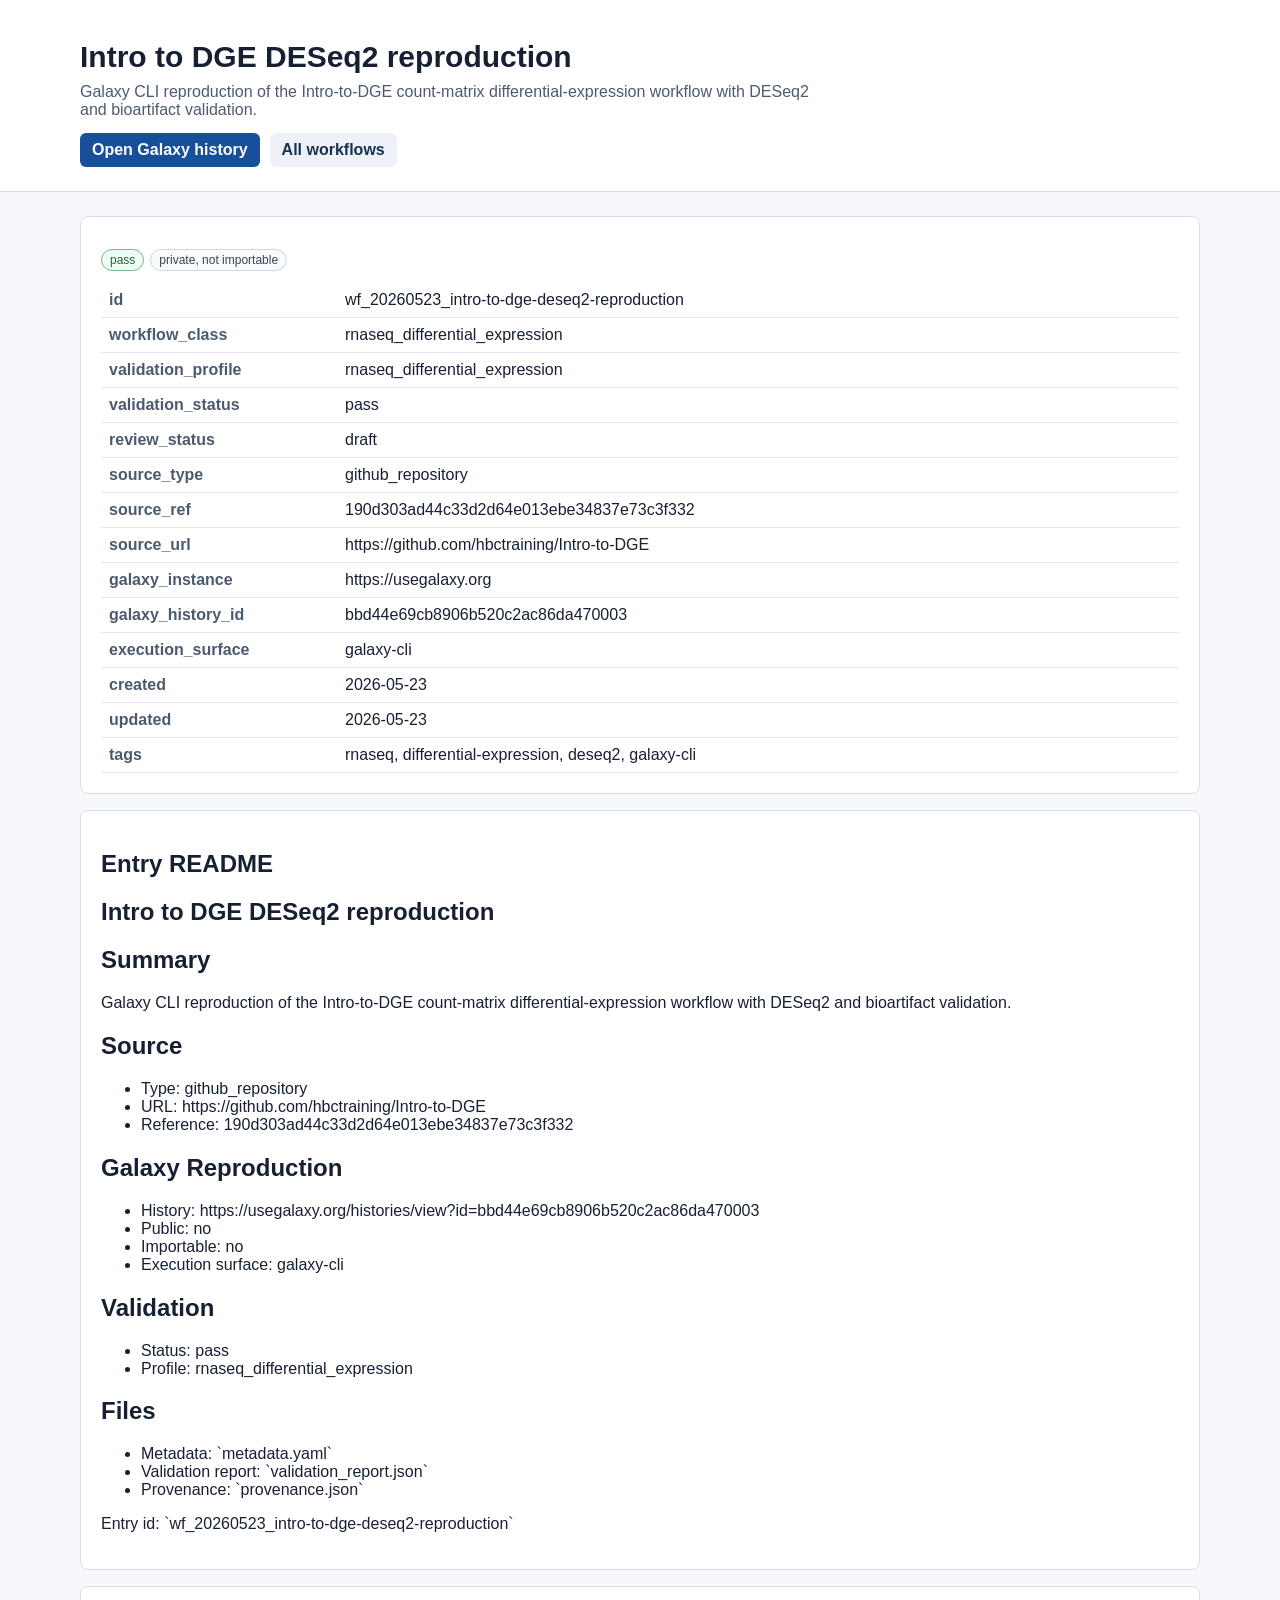
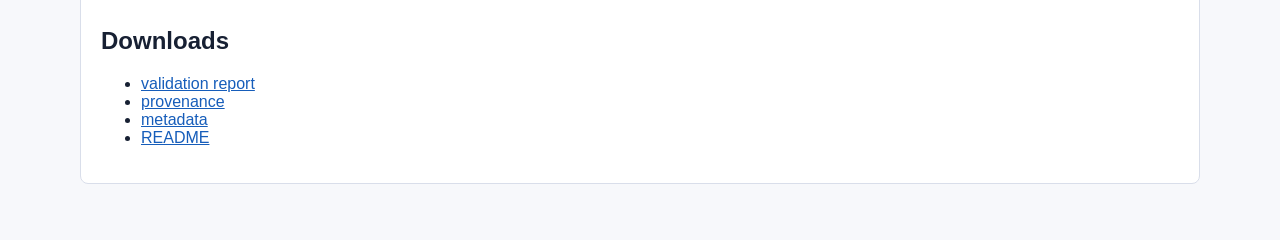
==== docs/workflows/wf-20260523-intro-to-dge-deseq2-reproduction/index.html @ fbe0e37d "Record Galaxy CLI reproduction entry" ====
<!doctype html>
<html lang="en">
<head>
  <meta charset="utf-8">
  <meta name="viewport" content="width=device-width, initial-scale=1">
  <title>Intro to DGE DESeq2 reproduction</title>
  <link rel="stylesheet" href="../../styles.css">
</head>
<body>
  
<header class="hero">
  <div class="wrap">
    <h1>Intro to DGE DESeq2 reproduction</h1>
    <p>Galaxy CLI reproduction of the Intro-to-DGE count-matrix differential-expression workflow with DESeq2 and bioartifact validation.</p>
    <div class="actions">
      <a class="button" href="https://usegalaxy.org/histories/view?id=bbd44e69cb8906b520c2ac86da470003">Open Galaxy history</a>
      <a class="button secondary" href="../../">All workflows</a>
    </div>
  </div>
</header>
<main class="wrap content">
  <section class="panel">
    <div class="badges">
      <span class="badge pass">pass</span>
      <span class="badge">private, not importable</span>
    </div>
    
    <table>
<tr><th>id</th><td>wf_20260523_intro-to-dge-deseq2-reproduction</td></tr>
<tr><th>workflow_class</th><td>rnaseq_differential_expression</td></tr>
<tr><th>validation_profile</th><td>rnaseq_differential_expression</td></tr>
<tr><th>validation_status</th><td>pass</td></tr>
<tr><th>review_status</th><td>draft</td></tr>
<tr><th>source_type</th><td>github_repository</td></tr>
<tr><th>source_ref</th><td>190d303ad44c33d2d64e013ebe34837e73c3f332</td></tr>
<tr><th>source_url</th><td>https://github.com/hbctraining/Intro-to-DGE</td></tr>
<tr><th>galaxy_instance</th><td>https://usegalaxy.org</td></tr>
<tr><th>galaxy_history_id</th><td>bbd44e69cb8906b520c2ac86da470003</td></tr>
<tr><th>execution_surface</th><td>galaxy-cli</td></tr>
<tr><th>created</th><td>2026-05-23</td></tr>
<tr><th>updated</th><td>2026-05-23</td></tr>
<tr><th>tags</th><td>rnaseq, differential-expression, deseq2, galaxy-cli</td></tr>
</table>
  </section>
  <section class="panel">
    <h2>Entry README</h2>
    <h1>Intro to DGE DESeq2 reproduction</h1>
<h2>Summary</h2>
<p>Galaxy CLI reproduction of the Intro-to-DGE count-matrix differential-expression workflow with DESeq2 and bioartifact validation.</p>
<h2>Source</h2>
<ul>
<li>Type: github_repository</li>
<li>URL: https://github.com/hbctraining/Intro-to-DGE</li>
<li>Reference: 190d303ad44c33d2d64e013ebe34837e73c3f332</li>
</ul>
<h2>Galaxy Reproduction</h2>
<ul>
<li>History: https://usegalaxy.org/histories/view?id=bbd44e69cb8906b520c2ac86da470003</li>
<li>Public: no</li>
<li>Importable: no</li>
<li>Execution surface: galaxy-cli</li>
</ul>
<h2>Validation</h2>
<ul>
<li>Status: pass</li>
<li>Profile: rnaseq_differential_expression</li>
</ul>
<h2>Files</h2>
<ul>
<li>Metadata: `metadata.yaml`</li>
<li>Validation report: `validation_report.json`</li>
<li>Provenance: `provenance.json`</li>
</ul>
<p>Entry id: `wf_20260523_intro-to-dge-deseq2-reproduction`</p>
  </section>
  <section class="panel">
    <h2>Downloads</h2>
    <ul><li><a href="files/validation_report.json">validation report</a></li>
<li><a href="files/provenance.json">provenance</a></li>
<li><a href="files/metadata.yaml">metadata</a></li>
<li><a href="files/README.md">README</a></li></ul>
  </section>
</main>

</body>
</html>
---- docs/styles.css ----
:root {
  color-scheme: light;
  font-family: -apple-system, BlinkMacSystemFont, "Segoe UI", sans-serif;
  color: #172033;
  background: #f7f8fb;
}
body {
  margin: 0;
}
a {
  color: #165dba;
}
.wrap {
  width: min(1120px, calc(100% - 32px));
  margin: 0 auto;
}
.hero {
  padding: 40px 0 24px;
  border-bottom: 1px solid #d9deea;
  background: #ffffff;
}
.hero h1 {
  margin: 0 0 8px;
  font-size: 30px;
  line-height: 1.15;
}
.hero p {
  margin: 0;
  color: #4d5a70;
  max-width: 760px;
}
.grid {
  display: grid;
  grid-template-columns: repeat(auto-fill, minmax(280px, 1fr));
  gap: 16px;
  padding: 24px 0 40px;
}
.card, .panel {
  background: #ffffff;
  border: 1px solid #d9deea;
  border-radius: 8px;
}
.card {
  padding: 18px;
}
.card h2 {
  margin: 0 0 8px;
  font-size: 18px;
}
.meta {
  color: #5d687c;
  font-size: 13px;
}
.badges {
  display: flex;
  flex-wrap: wrap;
  gap: 6px;
  margin: 12px 0;
}
.badge {
  display: inline-flex;
  border-radius: 999px;
  border: 1px solid #cfd6e5;
  padding: 3px 8px;
  font-size: 12px;
  color: #38455a;
  background: #f8fafc;
}
.badge.pass { border-color: #78b892; color: #1f6b3b; background: #effaf2; }
.badge.warning { border-color: #d2a647; color: #7a520f; background: #fff8e7; }
.badge.fail { border-color: #d37c7c; color: #8a2424; background: #fff0f0; }
.badge.draft, .badge.unknown { border-color: #a9b2c3; color: #505b70; background: #f2f4f8; }
.actions {
  display: flex;
  flex-wrap: wrap;
  gap: 10px;
  margin-top: 14px;
}
.button {
  display: inline-flex;
  align-items: center;
  justify-content: center;
  min-height: 34px;
  padding: 0 12px;
  border-radius: 6px;
  background: #174f9a;
  color: #ffffff;
  text-decoration: none;
  font-weight: 600;
}
.button.secondary {
  background: #eef2f8;
  color: #173250;
}
.content {
  padding: 24px 0 40px;
}
.panel {
  padding: 20px;
  margin-bottom: 16px;
}
table {
  width: 100%;
  border-collapse: collapse;
}
th, td {
  text-align: left;
  border-bottom: 1px solid #e2e6ef;
  padding: 8px;
  vertical-align: top;
}
th {
  width: 220px;
  color: #4c5a70;
}
img.workflow-image {
  max-width: 100%;
  border: 1px solid #d9deea;
  border-radius: 6px;
  background: #ffffff;
}
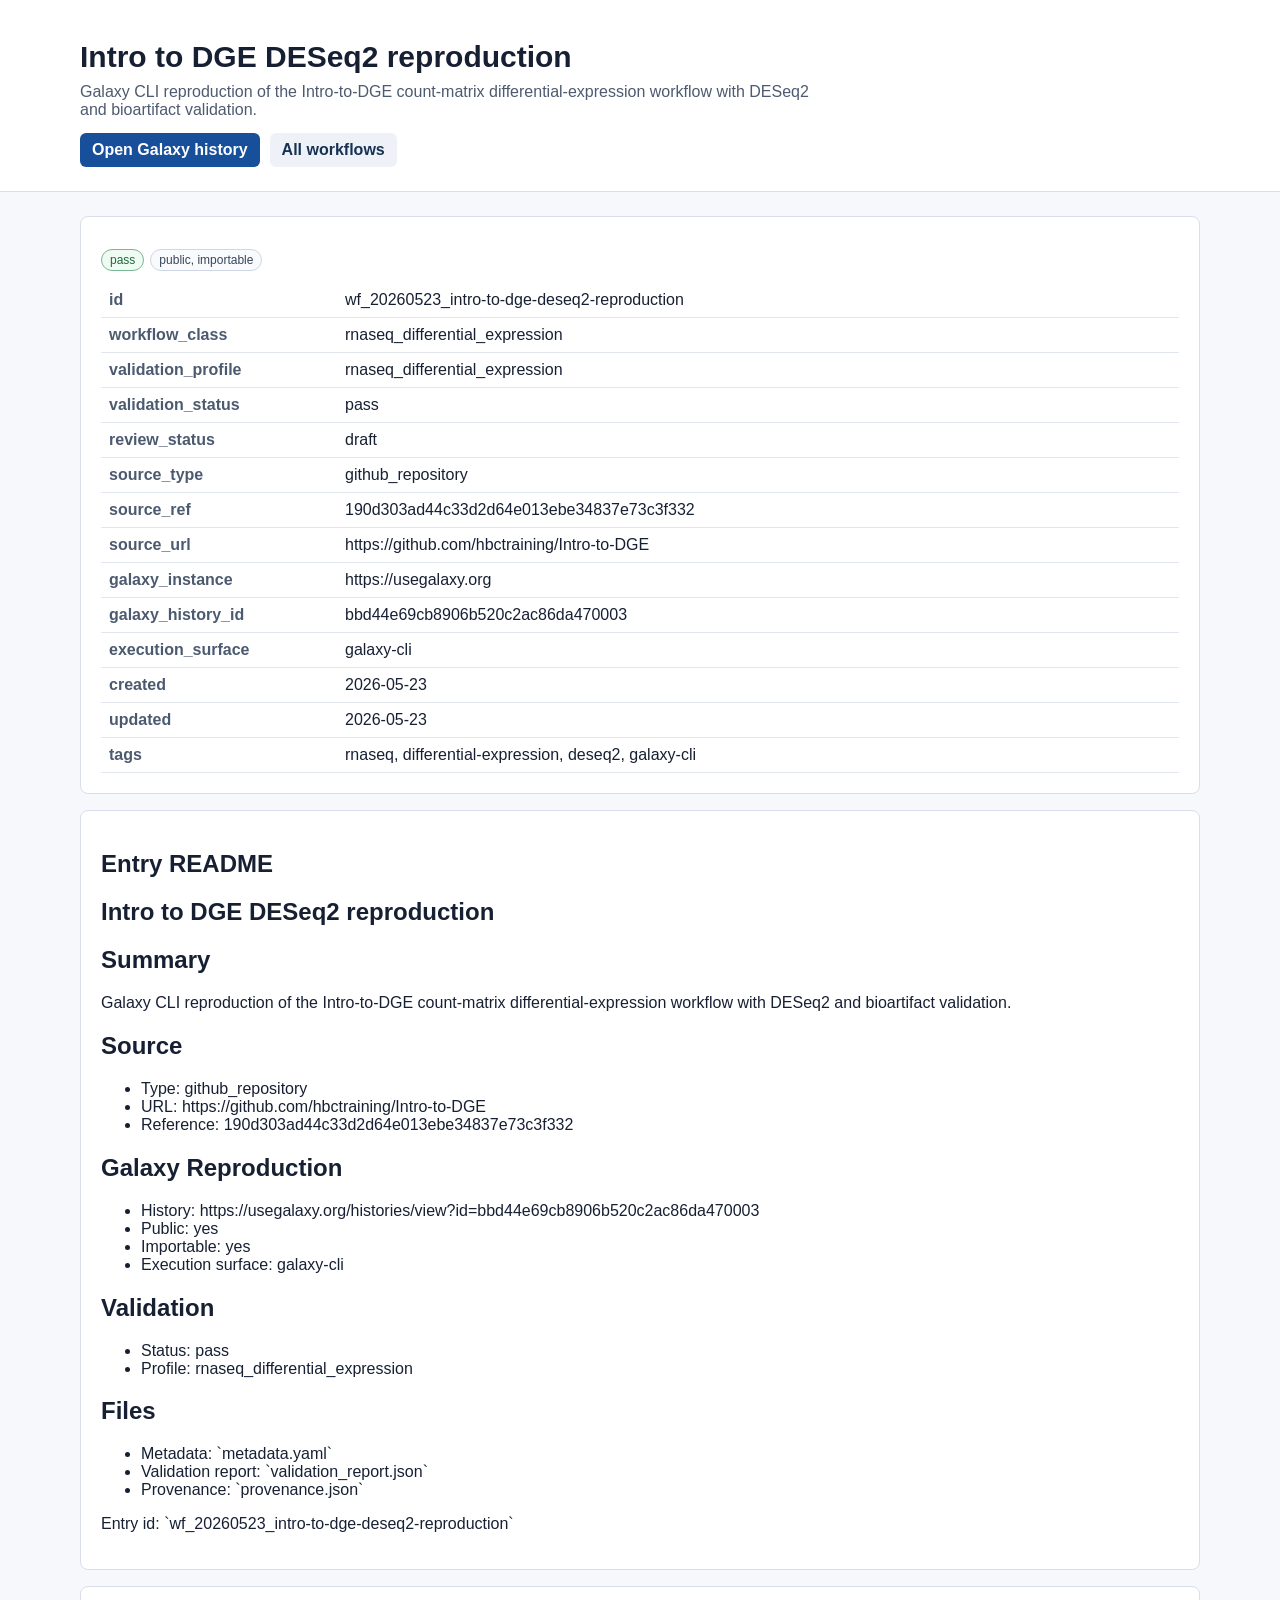
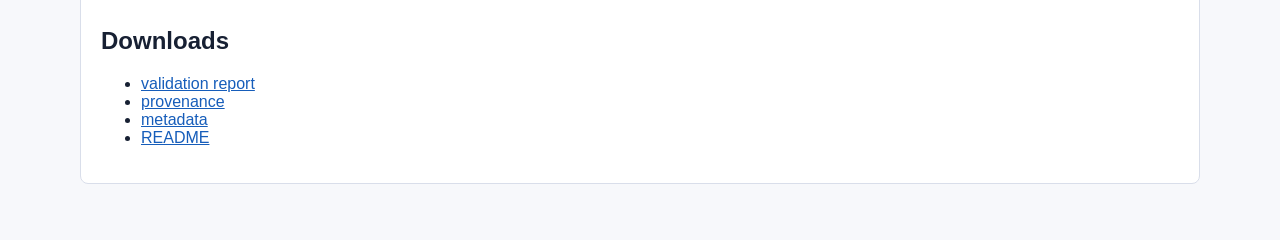
==== commit 7a31aa75: "Require public histories for website entries" ====
--- a/docs/workflows/wf-20260523-intro-to-dge-deseq2-reproduction/index.html
+++ b/docs/workflows/wf-20260523-intro-to-dge-deseq2-reproduction/index.html
@@ -22,7 +22,7 @@
   <section class="panel">
     <div class="badges">
       <span class="badge pass">pass</span>
-      <span class="badge">private, not importable</span>
+      <span class="badge">public, importable</span>
     </div>
     
     <table>
@@ -56,8 +56,8 @@
 <h2>Galaxy Reproduction</h2>
 <ul>
 <li>History: https://usegalaxy.org/histories/view?id=bbd44e69cb8906b520c2ac86da470003</li>
-<li>Public: no</li>
-<li>Importable: no</li>
+<li>Public: yes</li>
+<li>Importable: yes</li>
 <li>Execution surface: galaxy-cli</li>
 </ul>
 <h2>Validation</h2>
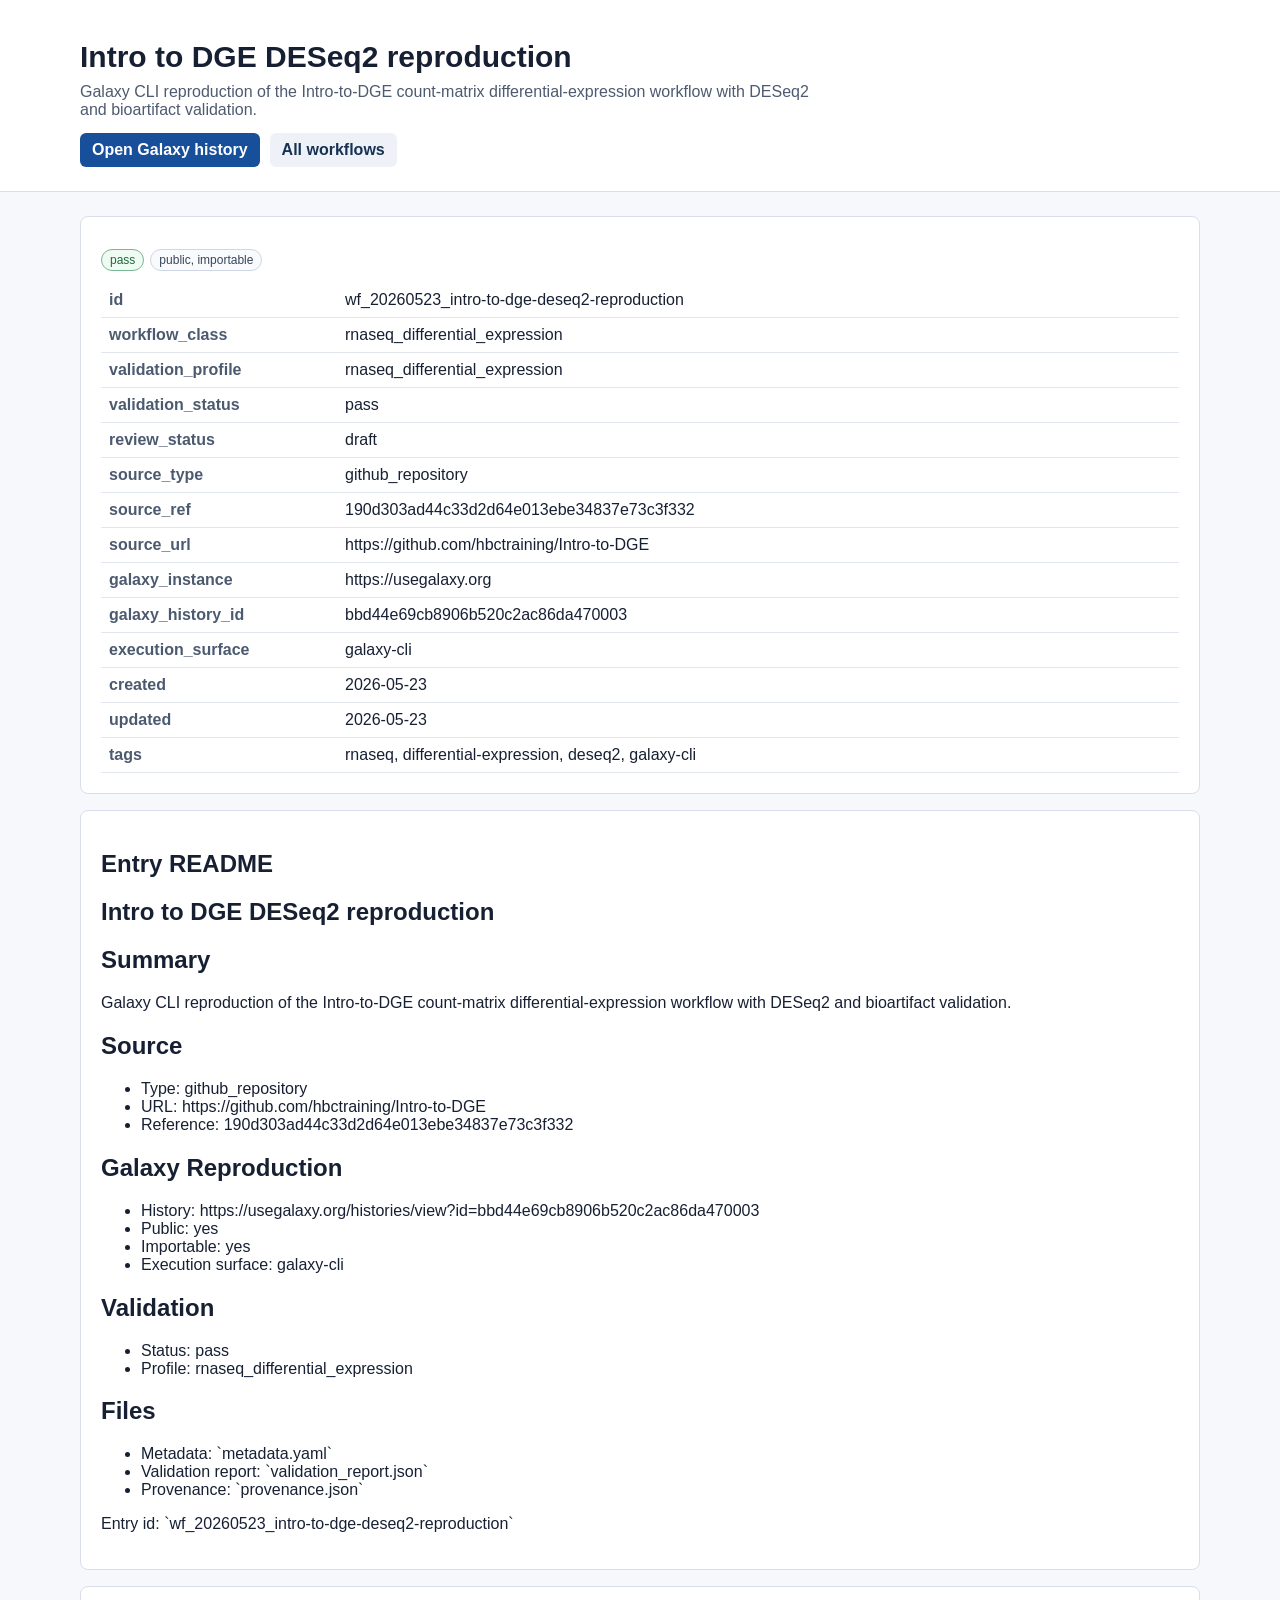
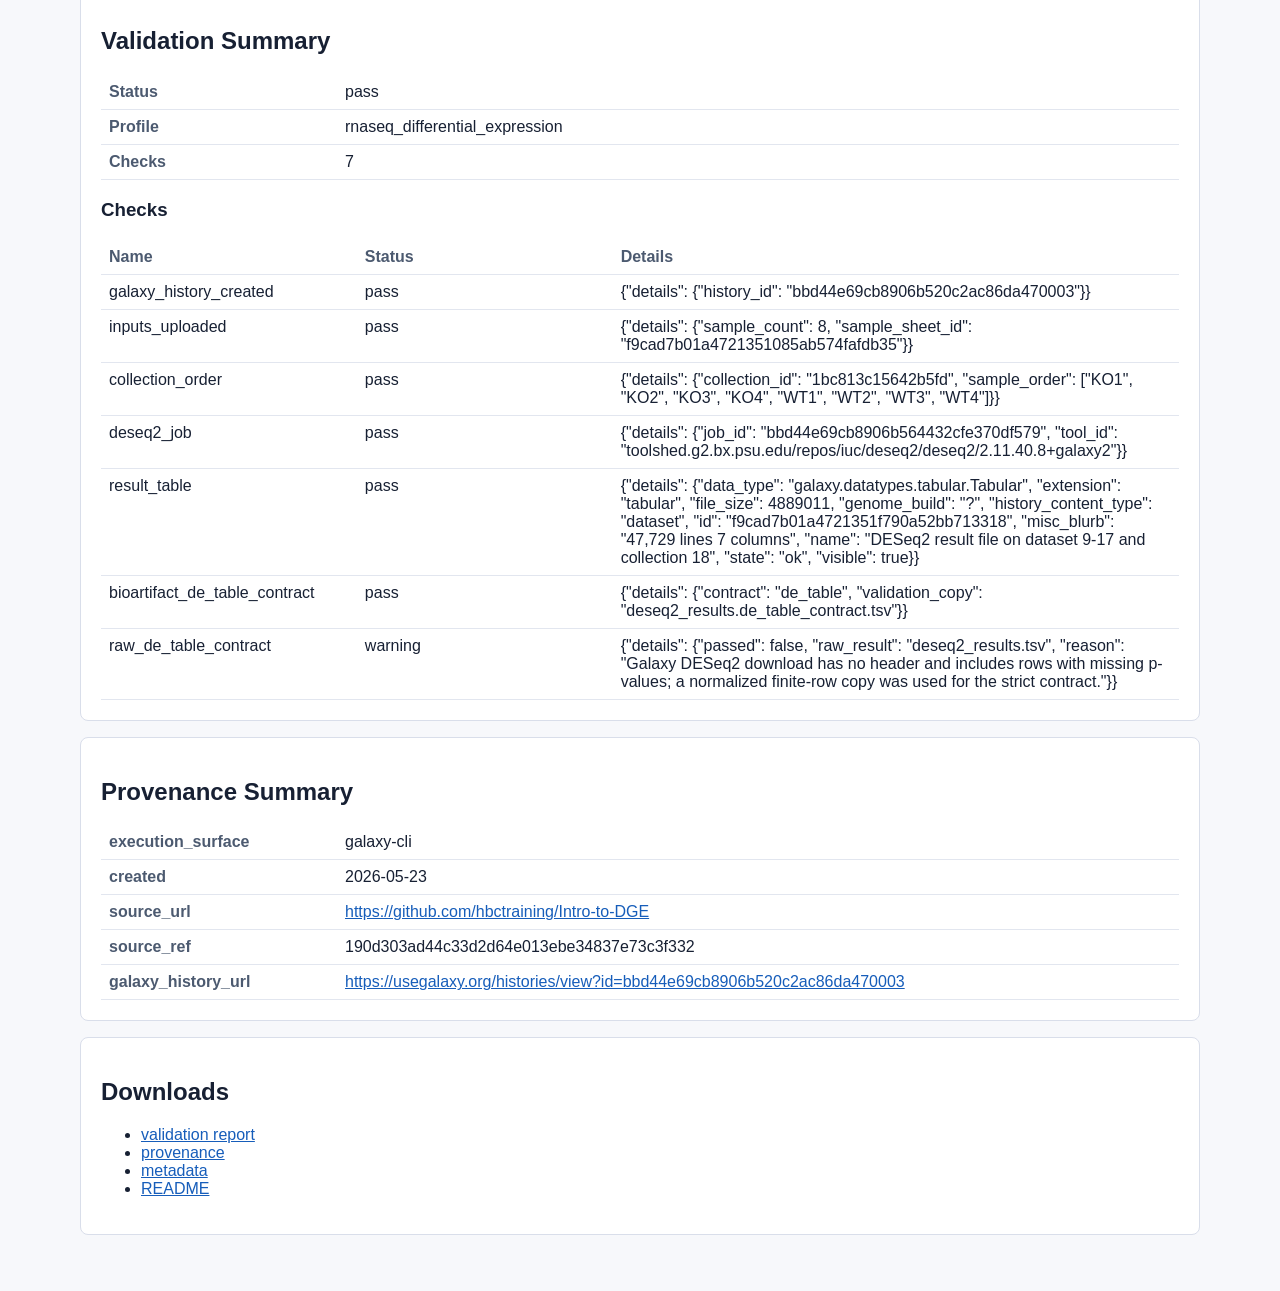
==== commit 165453ff: "Show validation summaries on workflow pages" ====
--- a/docs/workflows/wf-20260523-intro-to-dge-deseq2-reproduction/index.html
+++ b/docs/workflows/wf-20260523-intro-to-dge-deseq2-reproduction/index.html
@@ -74,6 +74,34 @@
 <p>Entry id: `wf_20260523_intro-to-dge-deseq2-reproduction`</p>
   </section>
   <section class="panel">
+    <h2>Validation Summary</h2>
+    <table class="summary-table">
+<tr><th>Status</th><td>pass</td></tr>
+<tr><th>Profile</th><td>rnaseq_differential_expression</td></tr>
+<tr><th>Checks</th><td>7</td></tr>
+</table>
+<h3>Checks</h3>
+<table><tr><th>Name</th><th>Status</th><th>Details</th></tr>
+<tr><td>galaxy_history_created</td><td>pass</td><td>{&quot;details&quot;: {&quot;history_id&quot;: &quot;bbd44e69cb8906b520c2ac86da470003&quot;}}</td></tr>
+<tr><td>inputs_uploaded</td><td>pass</td><td>{&quot;details&quot;: {&quot;sample_count&quot;: 8, &quot;sample_sheet_id&quot;: &quot;f9cad7b01a4721351085ab574fafdb35&quot;}}</td></tr>
+<tr><td>collection_order</td><td>pass</td><td>{&quot;details&quot;: {&quot;collection_id&quot;: &quot;1bc813c15642b5fd&quot;, &quot;sample_order&quot;: [&quot;KO1&quot;, &quot;KO2&quot;, &quot;KO3&quot;, &quot;KO4&quot;, &quot;WT1&quot;, &quot;WT2&quot;, &quot;WT3&quot;, &quot;WT4&quot;]}}</td></tr>
+<tr><td>deseq2_job</td><td>pass</td><td>{&quot;details&quot;: {&quot;job_id&quot;: &quot;bbd44e69cb8906b564432cfe370df579&quot;, &quot;tool_id&quot;: &quot;toolshed.g2.bx.psu.edu/repos/iuc/deseq2/deseq2/2.11.40.8+galaxy2&quot;}}</td></tr>
+<tr><td>result_table</td><td>pass</td><td>{&quot;details&quot;: {&quot;data_type&quot;: &quot;galaxy.datatypes.tabular.Tabular&quot;, &quot;extension&quot;: &quot;tabular&quot;, &quot;file_size&quot;: 4889011, &quot;genome_build&quot;: &quot;?&quot;, &quot;history_content_type&quot;: &quot;dataset&quot;, &quot;id&quot;: &quot;f9cad7b01a4721351f790a52bb713318&quot;, &quot;misc_blurb&quot;: &quot;47,729 lines 7 columns&quot;, &quot;name&quot;: &quot;DESeq2 result file on dataset 9-17 and collection 18&quot;, &quot;state&quot;: &quot;ok&quot;, &quot;visible&quot;: true}}</td></tr>
+<tr><td>bioartifact_de_table_contract</td><td>pass</td><td>{&quot;details&quot;: {&quot;contract&quot;: &quot;de_table&quot;, &quot;validation_copy&quot;: &quot;deseq2_results.de_table_contract.tsv&quot;}}</td></tr>
+<tr><td>raw_de_table_contract</td><td>warning</td><td>{&quot;details&quot;: {&quot;passed&quot;: false, &quot;raw_result&quot;: &quot;deseq2_results.tsv&quot;, &quot;reason&quot;: &quot;Galaxy DESeq2 download has no header and includes rows with missing p-values; a normalized finite-row copy was used for the strict contract.&quot;}}</td></tr>
+</table>
+  </section>
+  <section class="panel">
+    <h2>Provenance Summary</h2>
+    <table class="summary-table">
+<tr><th>execution_surface</th><td>galaxy-cli</td></tr>
+<tr><th>created</th><td>2026-05-23</td></tr>
+<tr><th>source_url</th><td><a href="https://github.com/hbctraining/Intro-to-DGE">https://github.com/hbctraining/Intro-to-DGE</a></td></tr>
+<tr><th>source_ref</th><td>190d303ad44c33d2d64e013ebe34837e73c3f332</td></tr>
+<tr><th>galaxy_history_url</th><td><a href="https://usegalaxy.org/histories/view?id=bbd44e69cb8906b520c2ac86da470003">https://usegalaxy.org/histories/view?id=bbd44e69cb8906b520c2ac86da470003</a></td></tr>
+</table>
+  </section>
+  <section class="panel">
     <h2>Downloads</h2>
     <ul><li><a href="files/validation_report.json">validation report</a></li>
 <li><a href="files/provenance.json">provenance</a></li>
